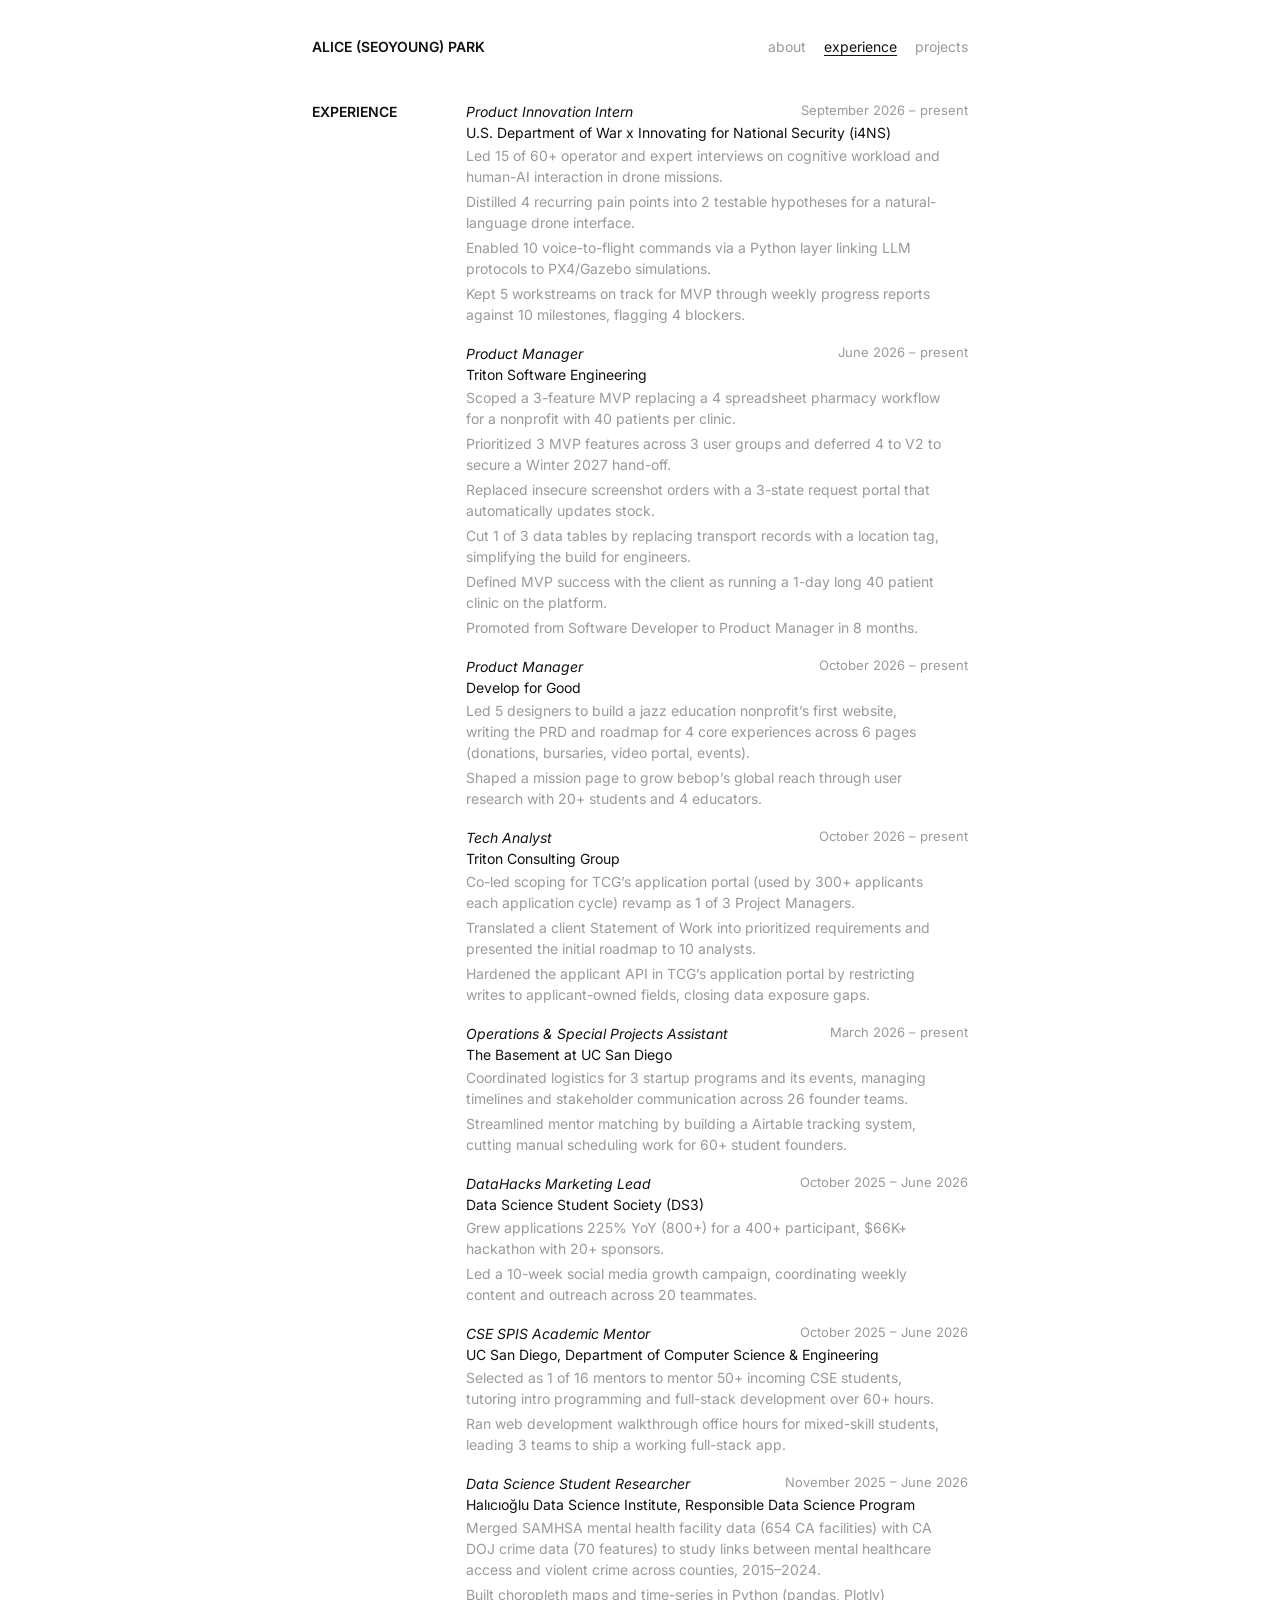
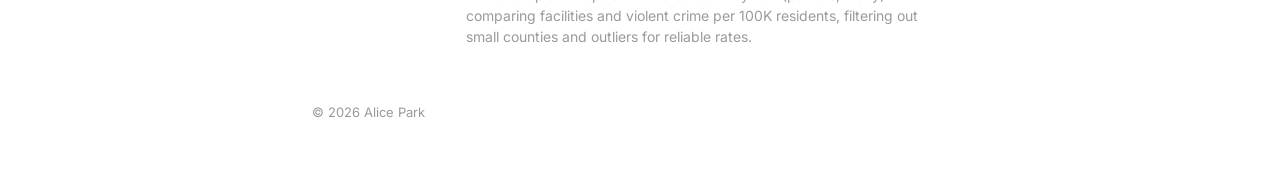
==== experience.html @ e8947fd9 "more changes" ====
<!DOCTYPE html>
<html lang="en">
<head>
  <meta charset="utf-8">
  <meta name="viewport" content="width=device-width, initial-scale=1">
  <meta name="color-scheme" content="light only">
  <title>Experience · alice park</title>
  <meta name="description" content="data science @ ucsd | product & software">
  <link rel="preconnect" href="https://fonts.googleapis.com">
  <link rel="preconnect" href="https://fonts.gstatic.com" crossorigin>
  <link href="https://fonts.googleapis.com/css2?family=Inter:ital,wght@0,400;0,600;1,400&display=swap" rel="stylesheet">
  <link rel="stylesheet" href="style.css?v=4">
</head>
<body>
<main class="sheet">
  <nav class="bar">
    <a class="name" href="index.html">Alice (Seoyoung) Park</a>
    <div class="links"><a href="index.html">about</a>
      <a href="experience.html" class="on">experience</a>
      <a href="projects.html">projects</a></div>
  </nav>

  <div class="grid">
      <section id="experience">
        <h2>Experience</h2>

        <div class="entry">
          <div class="title">Product Innovation Intern</div>
          <div class="org">U.S. Department of War x Innovating for National Security (i4NS)</div>
          <div class="when">September 2026 – present</div>
          <p>Led 15 of 60+ operator and expert interviews on cognitive workload and human-AI interaction in drone missions.</p>
          <p>Distilled 4 recurring pain points into 2 testable hypotheses for a natural-language drone interface.</p>
          <p>Enabled 10 voice-to-flight commands via a Python layer linking LLM protocols to PX4/Gazebo simulations.</p>
          <p>Kept 5 workstreams on track for MVP through weekly progress reports against 10 milestones, flagging 4 blockers.</p>
        </div>

        <div class="entry">
          <div class="title">Product Manager</div>
          <div class="org">Triton Software Engineering</div>
          <div class="when">June 2026 – present</div>
          <p>Scoped a 3-feature MVP replacing a 4 spreadsheet pharmacy workflow for a nonprofit with 40 patients per clinic.</p>
          <p>Prioritized 3 MVP features across 3 user groups and deferred 4 to V2 to secure a Winter 2027 hand-off.</p>
          <p>Replaced insecure screenshot orders with a 3-state request portal that automatically updates stock.</p>
          <p>Cut 1 of 3 data tables by replacing transport records with a location tag, simplifying the build for engineers.</p>
          <p>Defined MVP success with the client as running a 1-day long 40 patient clinic on the platform.</p>
          <p>Promoted from Software Developer to Product Manager in 8 months.</p>
        </div>

        <div class="entry">
          <div class="title">Product Manager</div>
          <div class="org">Develop for Good</div>
          <div class="when">October 2026 – present</div>
          <p>Led 5 designers to build a jazz education nonprofit’s first website, writing the PRD and roadmap for 4 core experiences across 6 pages (donations, bursaries, video portal, events).</p>
          <p>Shaped a mission page to grow bebop’s global reach through user research with 20+ students and 4 educators.</p>
        </div>

        <div class="entry">
          <div class="title">Tech Analyst</div>
          <div class="org">Triton Consulting Group</div>
          <div class="when">October 2026 – present</div>
          <p>Co-led scoping for TCG’s application portal (used by 300+ applicants each application cycle) revamp as 1 of 3 Project Managers.</p>
          <p>Translated a client Statement of Work into prioritized requirements and presented the initial roadmap to 10 analysts.</p>
          <p>Hardened the applicant API in TCG’s application portal by restricting writes to applicant-owned fields, closing data exposure gaps.</p>
        </div>

        <div class="entry">
          <div class="title">Operations & Special Projects Assistant</div>
          <div class="org">The Basement at UC San Diego</div>
          <div class="when">March 2026 – present</div>
          <p>Coordinated logistics for 3 startup programs and its events, managing timelines and stakeholder communication across 26 founder teams.</p>
          <p>Streamlined mentor matching by building a Airtable tracking system, cutting manual scheduling work for 60+ student founders.</p>
        </div>


        <div class="entry">
          <div class="title">DataHacks Marketing Lead</div>
          <div class="org">Data Science Student Society (DS3)</div>
          <div class="when">October 2025 – June 2026</div>
          <p>Grew applications 225% YoY (800+) for a 400+ participant, $66K+ hackathon with 20+ sponsors.</p>
          <p>Led a 10-week social media growth campaign, coordinating weekly content and outreach across 20 teammates.</p>
        </div>

        <div class="entry">
          <div class="title">CSE SPIS Academic Mentor</div>
          <div class="org">UC San Diego, Department of Computer Science & Engineering</div>
          <div class="when">October 2025 – June 2026</div>
          <p>Selected as 1 of 16 mentors to mentor 50+ incoming CSE students, tutoring intro programming and full-stack development over 60+ hours.</p>
          <p>Ran web development walkthrough office hours for mixed-skill students, leading 3 teams to ship a working full-stack app.</p>
        </div>

        <div class="entry">
          <div class="title">Data Science Student Researcher</div>
          <div class="org">Halıcıoğlu Data Science Institute, Responsible Data Science Program</div>
          <div class="when">November 2025 – June 2026</div>
          <p>Merged SAMHSA mental health facility data (654 CA facilities) with CA DOJ crime data (70 features) to study links between mental healthcare access and violent crime across counties, 2015–2024.</p>
          <p>Built choropleth maps and time-series in Python (pandas, Plotly) comparing facilities and violent crime per 100K residents, filtering out small counties and outliers for reliable rates.</p>
        </div>
      </section>
  </div>

  <footer>© 2026 Alice Park</footer>
</main>

<script src="script.js"></script>
</body>
</html>
---- style.css ----
/* ---------- tokens: edit these to re-theme the whole site ---------- */
:root {
  color-scheme: light only;   /* always white, even if the device is in dark mode */
  --paper: #ffffff;
  --ink: #111111;
  --muted: #9a9a9a;       /* the grey used for secondary notes, like "(requires VPN)" */
  --line: #e6e6e6;
  --sans: "Inter", "Helvetica Neue", Helvetica, Arial, sans-serif;
  --sheet: 760px;         /* page width: one centered column */
}

/* ---------- base ---------- */
* { box-sizing: border-box; }
html { background: #ffffff; }
html { scroll-behavior: smooth; }
body {
  margin: 0;
  background: var(--paper);
  color: var(--ink);
  font: 400 15px/1.45 var(--sans);
  -webkit-font-smoothing: antialiased;
}
a { color: inherit; text-decoration: none; }
a:hover { text-decoration: underline; text-underline-offset: 3px; }
::selection { background: var(--ink); color: var(--paper); }
.muted { color: var(--muted); }

.sheet { max-width: var(--sheet); margin: 0 auto; padding: 56px 40px 80px; }

/* ---------- header: name top-left, photo top-right ---------- */
.top { display: grid; grid-template-columns: 1fr 180px; gap: 40px; align-items: start; margin-bottom: 72px; }
.top h1 { font: 600 17px/1.2 var(--sans); text-transform: uppercase; letter-spacing: .01em; margin: 0; }
.top .role { margin: 2px 0 28px; }
.top .bio { max-width: 30em; margin: 0; }
.top .bio + .bio { margin-top: 12px; }
.photo { aspect-ratio: 4 / 5; background: #ededed; overflow: hidden; margin: 0; }
.photo img { width: 100%; height: 100%; object-fit: cover; display: block; filter: grayscale(1); }

/* ---------- one centered column; each block = label left, content right ---------- */
.grid { display: flex; flex-direction: column; gap: 56px; }
.col { display: contents; }               /* lets sections from both wrappers sit in one column */
section { display: grid; grid-template-columns: 160px 1fr; column-gap: 32px; scroll-margin-top: 24px; }
section > * { grid-column: 2; }
section > h2 { grid-column: 1; grid-row: 1 / span 20; }
h2 { font: 600 15px/1.45 var(--sans); text-transform: uppercase; margin: 0; }
section > .entry:first-of-type, section > .lines, section > .pairs { margin-top: 0; }

/* reading order: change these numbers to rearrange sections */
#about { order: 1; } #education { order: 2; } #experience { order: 3; }
#projects { order: 4; } #skills { order: 5; } #links { order: 6; }

/* simple stacked lines, like "Figma (Advanced)" */
.lines { list-style: none; margin: 0; padding: 0; }

/* label/value pairs side by side, like the SKILLS columns */
.pairs { display: grid; grid-template-columns: 150px 1fr; gap: 6px 16px; margin: 0; }
.pairs dt { color: var(--muted); }
.pairs dd { margin: 0; }

/* ---------- entries: italic bullet title / org / date ---------- */
.entry { margin-top: 28px; }
.entry p + p { margin-top: 8px; }
.entry .title { font-style: italic; }
.entry p { margin: 4px 0 0; color: var(--muted); max-width: 34em; }
.entry .when { color: var(--ink); }

/* ---------- project filter: plain text toggles ---------- */
.filters { display: flex; gap: 14px; margin: 0 0 -4px; }
.filters button { font: inherit; background: none; border: 0; padding: 0; color: var(--muted); cursor: pointer; }
.filters button:hover { color: var(--ink); }
.filters button.on { color: var(--ink); text-decoration: underline; text-underline-offset: 3px; }
.entry.hide { display: none; }


/* ---------- off the clock: photo trail, magazine-spread style ---------- */
/* the section breaks out of the 760px column to a wider "spread" */
.trail { display: block; width: min(1100px, calc(100vw - 48px)); margin: 120px 0 0 50%; translate: -50% 0; }
.trail h2 { margin-bottom: 8px; }
.trail .intro { color: var(--muted); max-width: 30em; margin: 0 0 24px; }
.map { position: relative; aspect-ratio: 1100 / 400; }
.map svg { position: absolute; inset: 0; width: 100%; height: 100%; overflow: visible; }
.map path { fill: none; stroke: var(--ink); stroke-width: 1.2; vector-effect: non-scaling-stroke;
  stroke-dasharray: 1; stroke-dashoffset: 1; transition: stroke-dashoffset 2.4s ease .2s; }
.trail.in .map path { stroke-dashoffset: 0; }

/* each stop sits at an (x, y) point on the 1100 x 560 drawing */
.stop { position: absolute; width: 8.5%; left: calc(var(--x) * 100% / 1100); top: calc(var(--y) * 100% / 400);
  translate: -50% -112%; margin: 0; }
.stop.below { translate: -50% 12%; }
.stop .pic { aspect-ratio: 1; background: #ededed; overflow: hidden; }
.stop img { width: 100%; height: 100%; object-fit: cover; display: block; }
.num { display: inline-grid; place-items: center; width: 17px; height: 17px; border-radius: 50%;
  background: var(--ink); color: var(--paper); font: 600 10px/1 var(--sans); flex: none; }
.stop .num { position: absolute; right: -8px; bottom: -8px; }
.stop.below .num { top: -8px; bottom: auto; }

.captions { list-style: none; padding: 0; margin: 40px 0 0; columns: 2; column-gap: 64px; }
.captions li { display: flex; gap: 10px; break-inside: avoid; margin-bottom: 14px; }

@media (max-width: 640px) {
  .trail { width: auto; margin-left: 0; translate: none; }
  .map { aspect-ratio: auto; display: grid; grid-template-columns: repeat(3, 1fr); gap: 16px; }
  .map svg { display: none; }
  .stop, .stop.below { position: relative; left: auto; top: auto; width: auto; translate: none; }
  .stop .num, .stop.below .num { top: 6px; left: 6px; right: auto; bottom: auto; }
  .captions { columns: 1; }
  .story .map { display: none; }
  .chapters { margin-top: 12px; border-left: 1px solid var(--ink); padding-left: 0; }
  .story .chapters { margin-left: 9px; }
  .chapters li { margin-left: -9px; margin-bottom: 12px; }
  .trail .map { margin-top: 12px; }
}

footer { margin-top: 96px; color: var(--muted); font-size: 13px; }

/* gentle fade-in on scroll */
.reveal { opacity: 0; transform: translateY(6px); transition: opacity .6s ease, transform .6s ease; }
.reveal.in { opacity: 1; transform: none; }
@media (prefers-reduced-motion: reduce) { .reveal { opacity: 1; transform: none; transition: none; } html { scroll-behavior: auto; } }

/* ---------- compact pass + page nav (overrides the spacing above) ---------- */
:root { --sheet: 720px; }
body { font-size: 14px; line-height: 1.5; }
.sheet { padding: 36px 32px 64px; }

.bar { display: flex; justify-content: space-between; align-items: baseline; gap: 16px; margin-bottom: 44px; }
.bar .name { font-weight: 600; text-transform: uppercase; text-decoration: none; }
.bar .links { display: flex; flex-wrap: wrap; }
.bar .links a + a { margin-left: 18px; }
.bar .links a { color: var(--muted); }
.bar .links a:hover, .bar .links a.on { color: var(--ink); text-decoration: underline; text-underline-offset: 3px; }

.top { grid-template-columns: 1fr 140px; gap: 32px; margin-bottom: 48px; }
.top .role { margin: 0 0 14px; }
.top .bio + .bio { margin-top: 8px; }

.grid { gap: 36px; }
section { grid-template-columns: 130px 1fr; column-gap: 24px; }
h2 { font-size: 14px; line-height: 1.5; }
.pairs { grid-template-columns: 150px 1fr; gap: 3px 16px; }

/* entries: title + date on one line, org under, bullets below */
.entry { display: grid; grid-template-columns: 1fr auto; column-gap: 16px; margin-top: 18px; }
section > .entry:first-of-type, .filters + .entry { margin-top: 0; }
.filters { margin: 0 0 14px; }
.entry .title { grid-column: 1; grid-row: 1; }
.entry .when { grid-column: 2; grid-row: 1; padding-left: 0; color: var(--muted); white-space: nowrap; font-size: 13px; }
.entry .org, .entry p { grid-column: 1 / -1; }
.entry p { margin-top: 2px; }
.entry p + p { margin-top: 4px; }

.trail { margin-top: 72px; }
footer { margin-top: 56px; }

/* project meta: tech stack + repo links */
.entry .stack { grid-column: 1 / -1; font-size: 13px; margin-top: 2px; }
.entry .repo { grid-column: 1 / -1; display: flex; gap: 14px; margin-top: 4px; font-size: 13px; }
.entry .repo a { text-decoration: underline; text-underline-offset: 3px; text-decoration-color: var(--line); }
.entry .repo a:hover { text-decoration-color: currentColor; }

/* snapshots: compact, inside the page column like the other sections */
.trail { display: grid; width: auto; margin: 36px 0 0; translate: none; }
.trail > h2 { grid-row: 1; margin: 0; }
.trail .intro { margin: 0; }
.trail .map, .trail .captions { grid-column: 1 / -1; }
@media (min-width: 641px) {
  .trail .map { margin-top: 28px; }
  .stop { width: 12%; }
  .stop .num { right: -7px; bottom: -7px; }
  .stop.below .num { top: -7px; bottom: auto; }
}
.captions { margin: 20px 0 0; column-gap: 32px; font-size: 13px; }
.captions li { gap: 8px; margin-bottom: 6px; }

/* how i got here: dots on the line, chapters below */
.story .map { aspect-ratio: 1100 / 330; }
.beat { position: absolute; left: calc(var(--x) * 100% / 1100); top: calc(var(--y) * 100% / 400); translate: -50% -50%; }
.beat .num { display: grid; }
.beat .yr { position: absolute; bottom: 24px; left: 50%; translate: -50% 0; font-size: 12px; color: var(--muted); white-space: nowrap; }
.chapters li { line-height: 1.5; }
.chapters .yr { font-weight: 600; margin-right: 4px; }
.story .map path { transition-duration: 1.8s; }

/* ---------- phone ---------- */
@media (max-width: 640px) {
  .sheet { padding: 24px 20px 48px; }
  .bar { flex-direction: column; gap: 6px; margin-bottom: 28px; }
  .entry .when { grid-column: 1 / -1; grid-row: auto; }
  .top { grid-template-columns: 1fr 100px; gap: 20px; margin-bottom: 48px; }
  .top .bio { grid-column: 1 / -1; }
  section { grid-template-columns: 1fr; }
  section > *, section > h2 { grid-column: 1; grid-row: auto; }
  section > h2 { margin-bottom: 8px; }
  .pairs { grid-template-columns: 1fr; gap: 0; }
  .pairs dd { margin-bottom: 8px; }
}
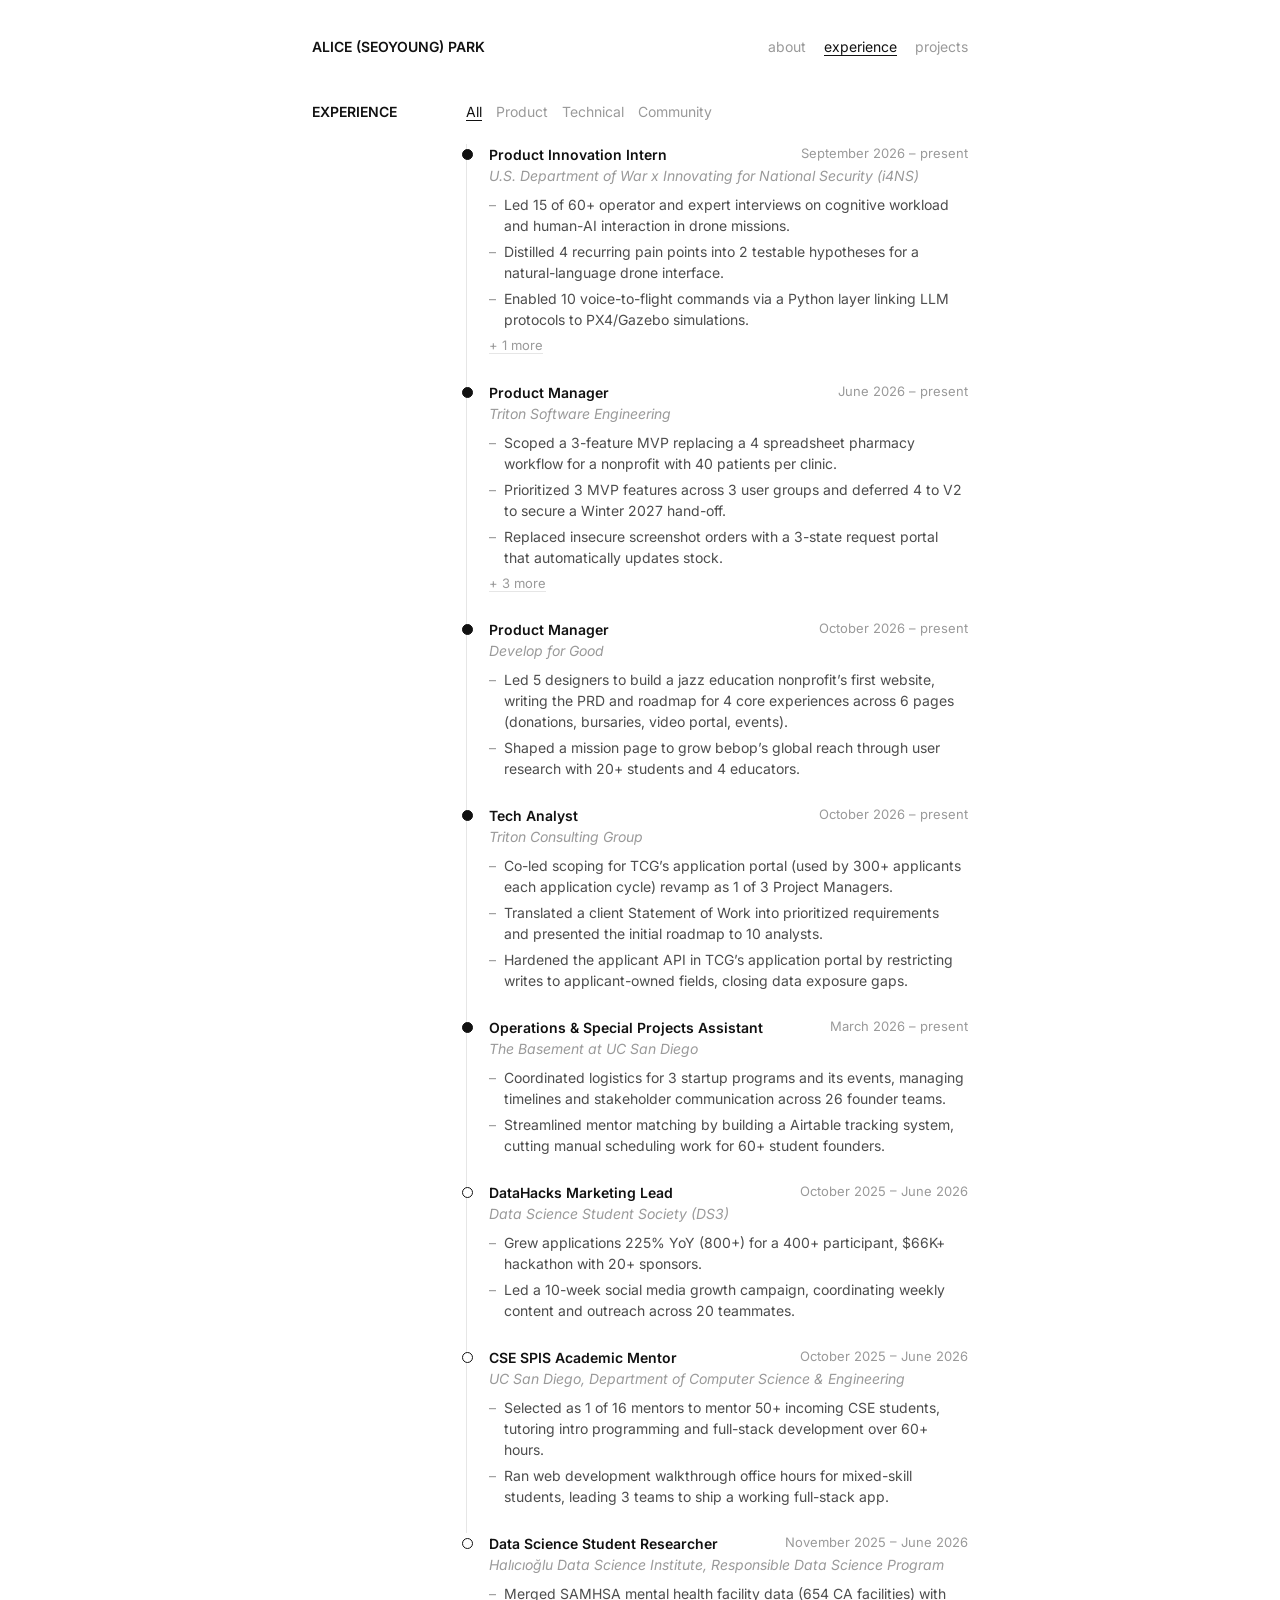
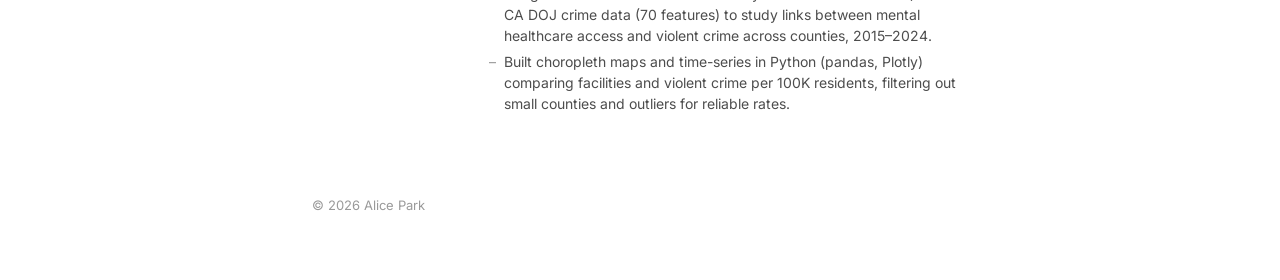
==== commit e6007f16: "Role before company" ====
--- a/experience.html
+++ b/experience.html
@@ -9,7 +9,7 @@
   <link rel="preconnect" href="https://fonts.googleapis.com">
   <link rel="preconnect" href="https://fonts.gstatic.com" crossorigin>
   <link href="https://fonts.googleapis.com/css2?family=Inter:ital,wght@0,400;0,600;1,400&display=swap" rel="stylesheet">
-  <link rel="stylesheet" href="style.css?v=4">
+  <link rel="stylesheet" href="style.css?v=6">
 </head>
 <body>
 <main class="sheet">
@@ -23,8 +23,15 @@
   <div class="grid">
       <section id="experience">
         <h2>Experience</h2>
+        <div class="filters">
+          <button class="on" data-tag="all">All</button>
+          <button data-tag="product">Product</button>
+          <button data-tag="technical">Technical</button>
+          <button data-tag="community">Community</button>
+        </div>
+        <!-- data-tags on each entry decides which filters it shows under. The first 3 bullets show; extras fold behind "more". -->
 
-        <div class="entry">
+        <div class="entry now" data-tags="product technical">
           <div class="title">Product Innovation Intern</div>
           <div class="org">U.S. Department of War x Innovating for National Security (i4NS)</div>
           <div class="when">September 2026 – present</div>
@@ -34,7 +41,7 @@
           <p>Kept 5 workstreams on track for MVP through weekly progress reports against 10 milestones, flagging 4 blockers.</p>
         </div>
 
-        <div class="entry">
+        <div class="entry now" data-tags="product">
           <div class="title">Product Manager</div>
           <div class="org">Triton Software Engineering</div>
           <div class="when">June 2026 – present</div>
@@ -46,7 +53,7 @@
           <p>Promoted from Software Developer to Product Manager in 8 months.</p>
         </div>
 
-        <div class="entry">
+        <div class="entry now" data-tags="product">
           <div class="title">Product Manager</div>
           <div class="org">Develop for Good</div>
           <div class="when">October 2026 – present</div>
@@ -54,7 +61,7 @@
           <p>Shaped a mission page to grow bebop’s global reach through user research with 20+ students and 4 educators.</p>
         </div>
 
-        <div class="entry">
+        <div class="entry now" data-tags="product technical">
           <div class="title">Tech Analyst</div>
           <div class="org">Triton Consulting Group</div>
           <div class="when">October 2026 – present</div>
@@ -63,7 +70,7 @@
           <p>Hardened the applicant API in TCG’s application portal by restricting writes to applicant-owned fields, closing data exposure gaps.</p>
         </div>
 
-        <div class="entry">
+        <div class="entry now" data-tags="community">
           <div class="title">Operations & Special Projects Assistant</div>
           <div class="org">The Basement at UC San Diego</div>
           <div class="when">March 2026 – present</div>
@@ -72,7 +79,7 @@
         </div>
 
 
-        <div class="entry">
+        <div class="entry" data-tags="community">
           <div class="title">DataHacks Marketing Lead</div>
           <div class="org">Data Science Student Society (DS3)</div>
           <div class="when">October 2025 – June 2026</div>
@@ -80,7 +87,7 @@
           <p>Led a 10-week social media growth campaign, coordinating weekly content and outreach across 20 teammates.</p>
         </div>
 
-        <div class="entry">
+        <div class="entry" data-tags="community technical">
           <div class="title">CSE SPIS Academic Mentor</div>
           <div class="org">UC San Diego, Department of Computer Science & Engineering</div>
           <div class="when">October 2025 – June 2026</div>
@@ -88,7 +95,7 @@
           <p>Ran web development walkthrough office hours for mixed-skill students, leading 3 teams to ship a working full-stack app.</p>
         </div>
 
-        <div class="entry">
+        <div class="entry" data-tags="technical">
           <div class="title">Data Science Student Researcher</div>
           <div class="org">Halıcıoğlu Data Science Institute, Responsible Data Science Program</div>
           <div class="when">November 2025 – June 2026</div>
@@ -101,6 +108,6 @@
   <footer>© 2026 Alice Park</footer>
 </main>
 
-<script src="script.js"></script>
+<script src="script.js?v=2"></script>
 </body>
 </html>
--- a/style.css
+++ b/style.css
@@ -181,11 +181,35 @@
 .chapters .yr { font-weight: 600; margin-right: 4px; }
 .story .map path { transition-duration: 1.8s; }
 
+/* ---------- experience page: timeline rail, company first, easier-to-read bullets ---------- */
+#experience .entry { position: relative; margin-top: 0; padding: 0 0 26px 22px; border-left: 1px solid var(--line); }
+#experience .entry:last-of-type { border-left-color: transparent; }
+#experience .entry::before { content: ""; position: absolute; left: -5px; top: 5px; width: 9px; height: 9px;
+  border-radius: 50%; background: var(--paper); border: 1px solid var(--ink); }
+#experience .entry.now::before { background: var(--ink); }
+#experience .entry .title { grid-column: 1; grid-row: 1; font-style: normal; font-weight: 600; }
+#experience .entry .when { grid-column: 2; grid-row: 1; }
+#experience .entry .org { grid-column: 1 / -1; grid-row: 2; color: var(--muted); font-style: italic; }
+#experience .entry p { color: #4d4d4d; margin-top: 6px; }
+#experience .entry p:first-of-type { margin-top: 8px; }
+#experience .entry p + p { margin-top: 5px; }
+#experience .entry p::before { content: "–"; color: var(--muted); margin-right: 8px; }
+#experience .entry p { padding-left: 15px; text-indent: -15px; }
+#experience .filters { margin-bottom: 22px; }
+#experience .entry .folded { display: none; }
+#experience .entry.open .folded { display: block; }
+.more { grid-column: 1 / -1; justify-self: start; font: inherit; font-size: 13px; color: var(--muted); background: none; border: 0;
+  padding: 0; margin-top: 6px; cursor: pointer; text-decoration: underline; text-underline-offset: 3px; text-decoration-color: var(--line); }
+.more:hover { color: var(--ink); text-decoration-color: currentColor; }
+
 /* ---------- phone ---------- */
 @media (max-width: 640px) {
   .sheet { padding: 24px 20px 48px; }
   .bar { flex-direction: column; gap: 6px; margin-bottom: 28px; }
   .entry .when { grid-column: 1 / -1; grid-row: auto; }
+  #experience .entry .title { grid-column: 1 / -1; grid-row: 1; }
+  #experience .entry .org { grid-column: 1 / -1; grid-row: 2; }
+  #experience .entry .when { grid-column: 1 / -1; grid-row: 3; }
   .top { grid-template-columns: 1fr 100px; gap: 20px; margin-bottom: 48px; }
   .top .bio { grid-column: 1 / -1; }
   section { grid-template-columns: 1fr; }
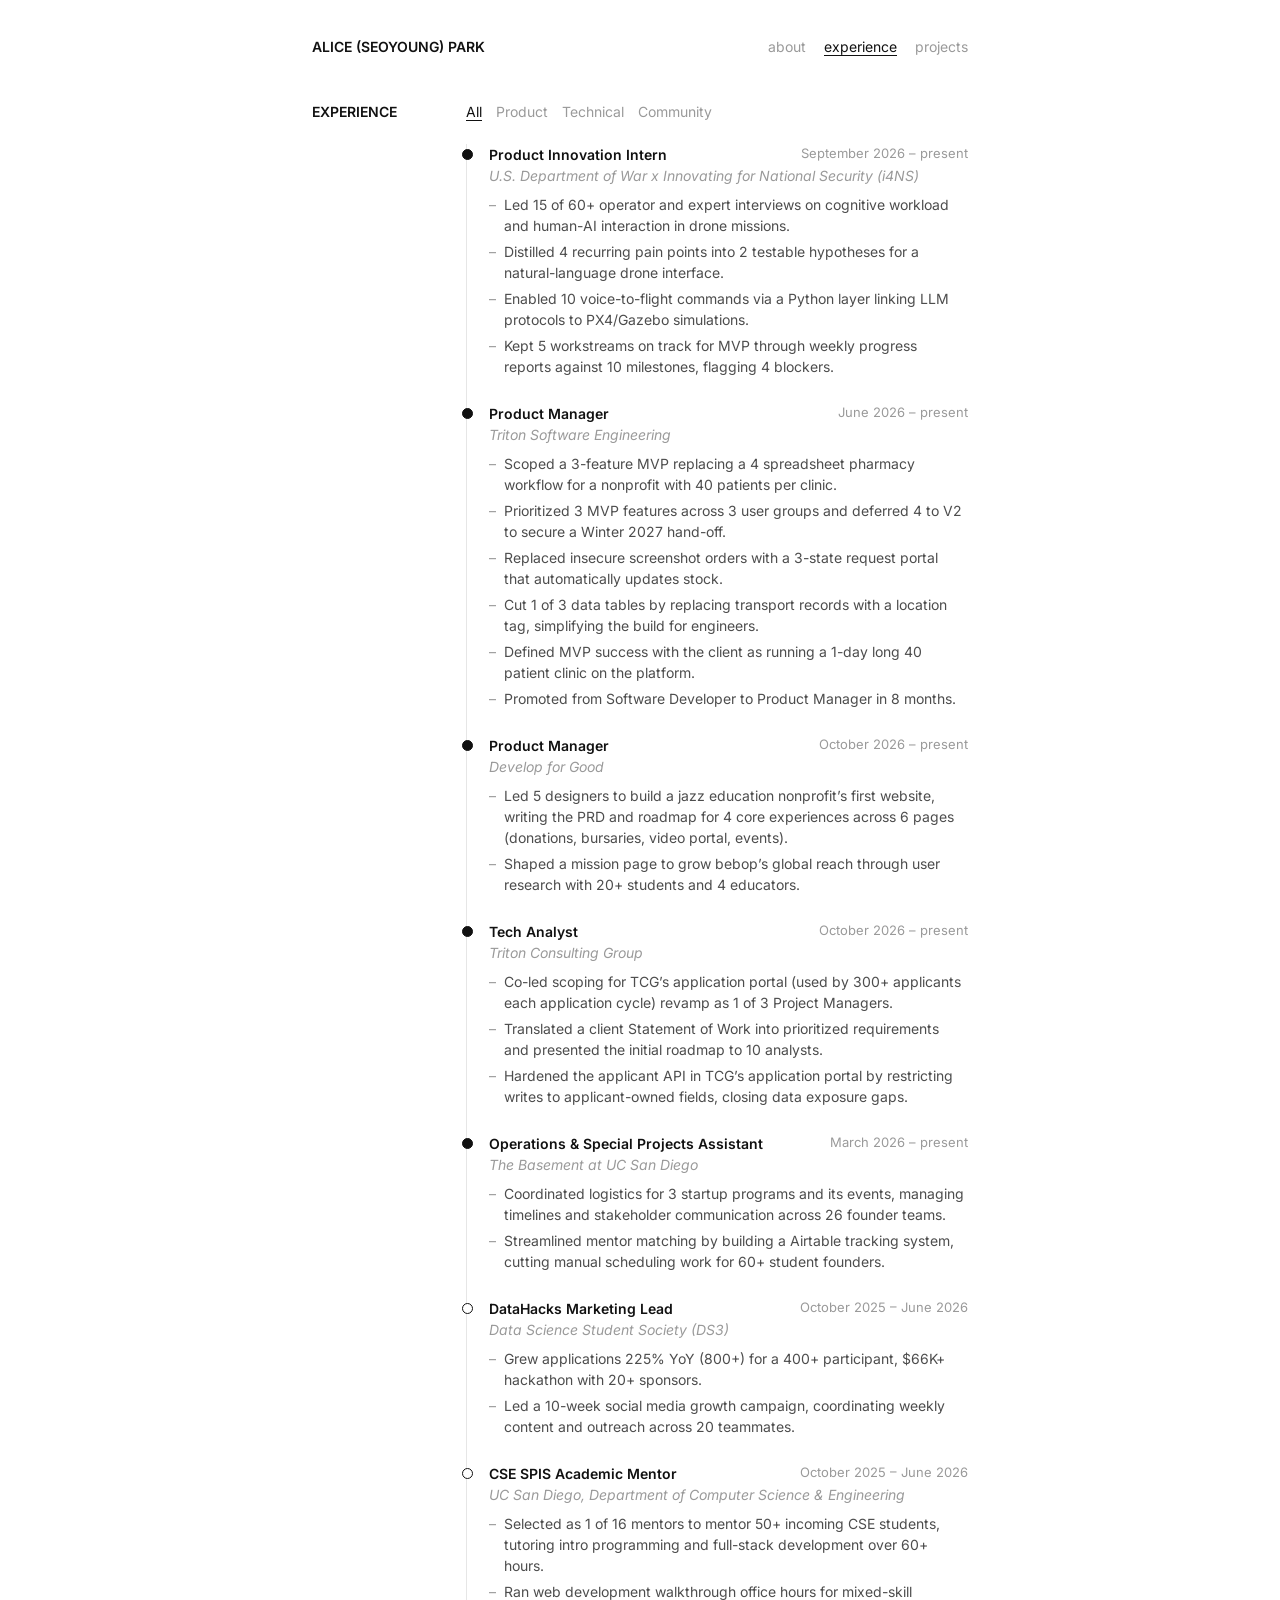
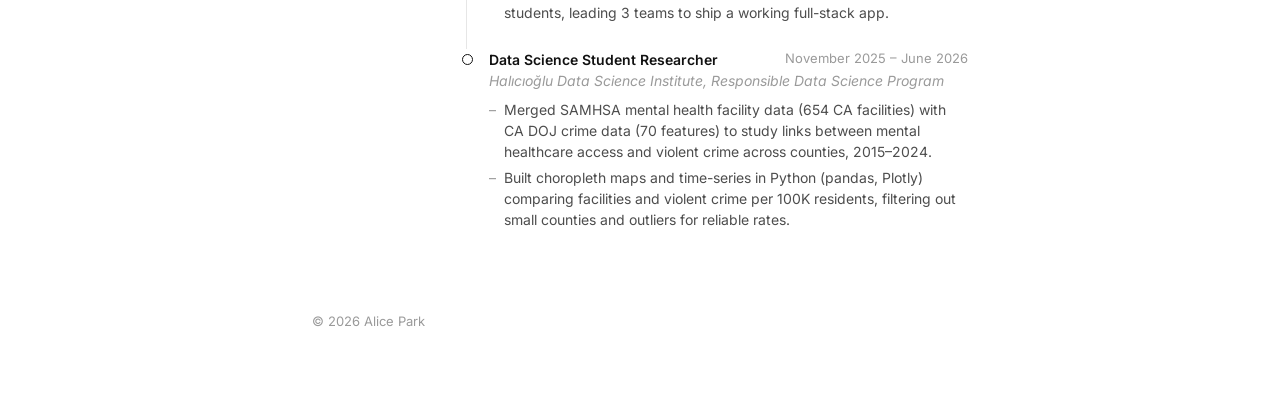
==== commit 11e9d55e: "Show all bullets" ====
--- a/experience.html
+++ b/experience.html
@@ -9,7 +9,7 @@
   <link rel="preconnect" href="https://fonts.googleapis.com">
   <link rel="preconnect" href="https://fonts.gstatic.com" crossorigin>
   <link href="https://fonts.googleapis.com/css2?family=Inter:ital,wght@0,400;0,600;1,400&display=swap" rel="stylesheet">
-  <link rel="stylesheet" href="style.css?v=6">
+  <link rel="stylesheet" href="style.css?v=7">
 </head>
 <body>
 <main class="sheet">
@@ -29,7 +29,7 @@
           <button data-tag="technical">Technical</button>
           <button data-tag="community">Community</button>
         </div>
-        <!-- data-tags on each entry decides which filters it shows under. The first 3 bullets show; extras fold behind "more". -->
+        <!-- data-tags on each entry decides which filters it shows under. -->
 
         <div class="entry now" data-tags="product technical">
           <div class="title">Product Innovation Intern</div>
@@ -108,6 +108,6 @@
   <footer>© 2026 Alice Park</footer>
 </main>
 
-<script src="script.js?v=2"></script>
+<script src="script.js?v=3"></script>
 </body>
 </html>
--- a/style.css
+++ b/style.css
@@ -196,11 +196,6 @@
 #experience .entry p::before { content: "–"; color: var(--muted); margin-right: 8px; }
 #experience .entry p { padding-left: 15px; text-indent: -15px; }
 #experience .filters { margin-bottom: 22px; }
-#experience .entry .folded { display: none; }
-#experience .entry.open .folded { display: block; }
-.more { grid-column: 1 / -1; justify-self: start; font: inherit; font-size: 13px; color: var(--muted); background: none; border: 0;
-  padding: 0; margin-top: 6px; cursor: pointer; text-decoration: underline; text-underline-offset: 3px; text-decoration-color: var(--line); }
-.more:hover { color: var(--ink); text-decoration-color: currentColor; }
 
 /* ---------- phone ---------- */
 @media (max-width: 640px) {
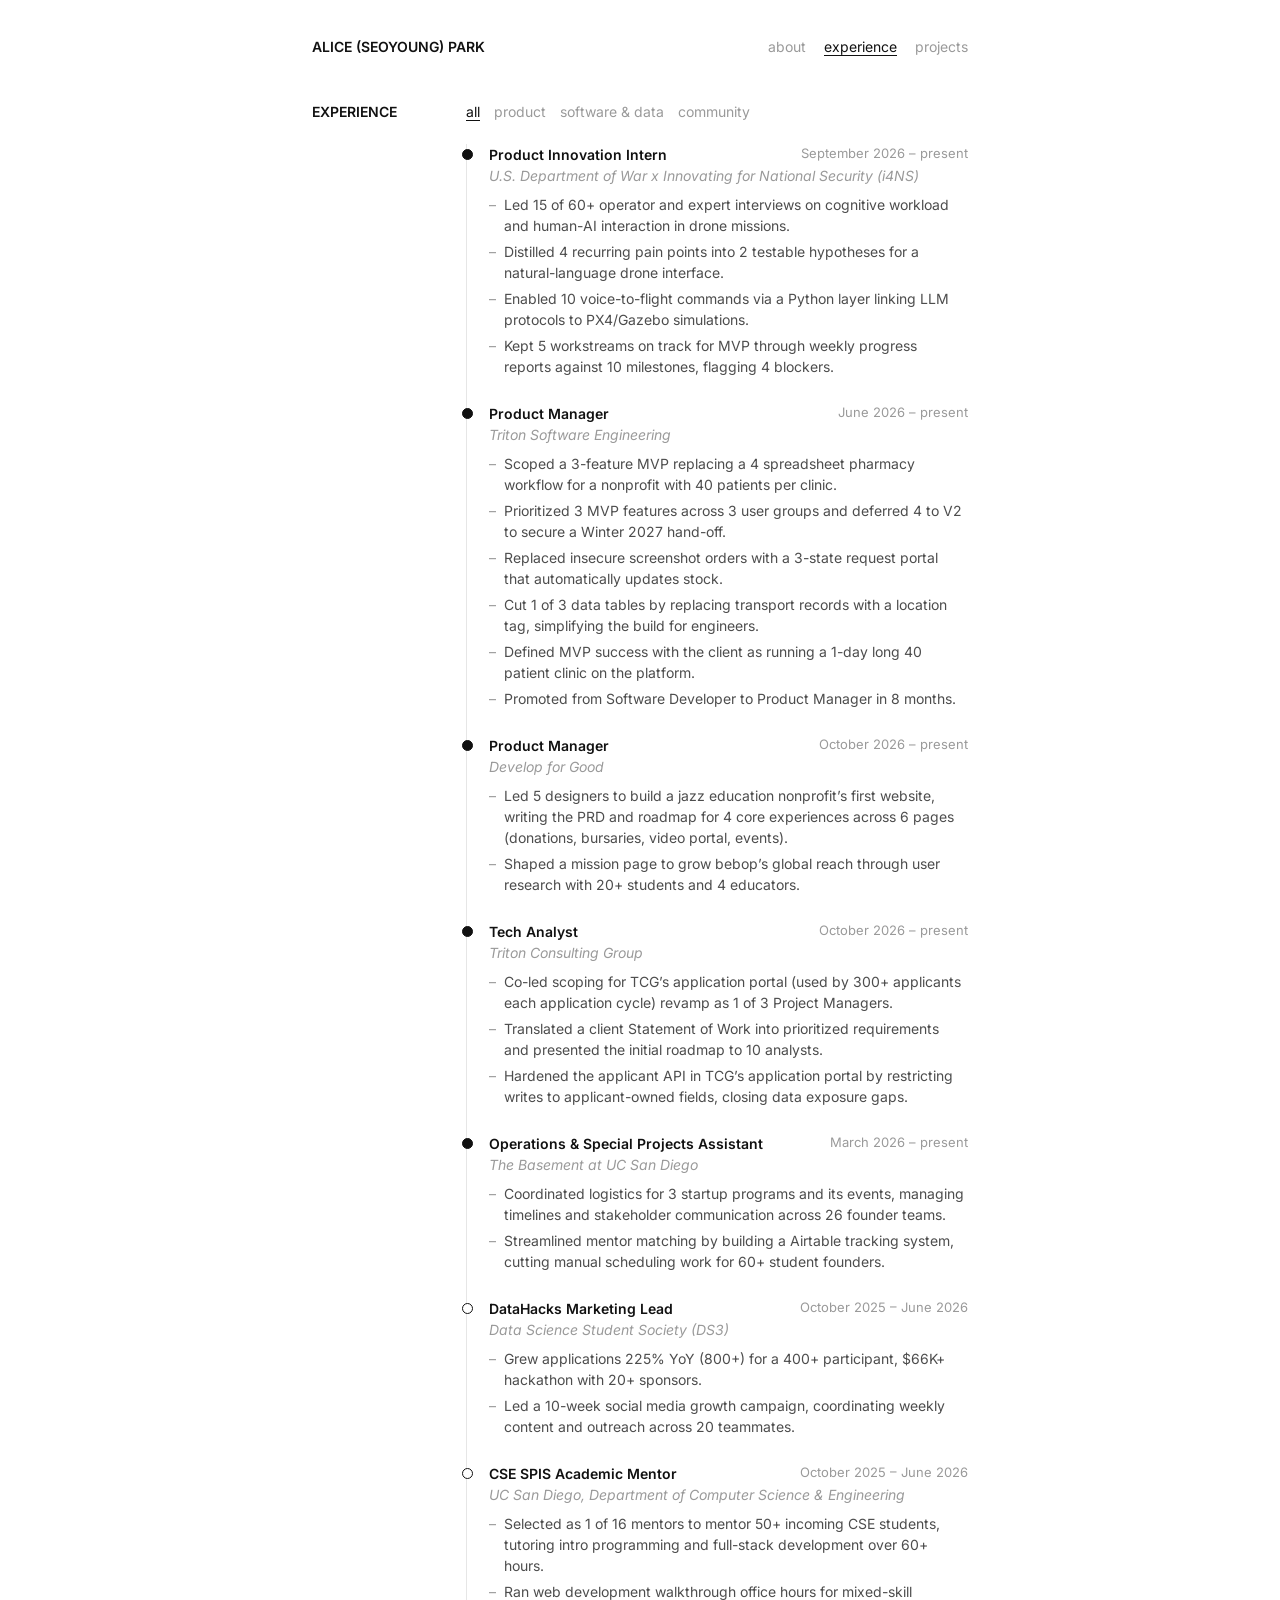
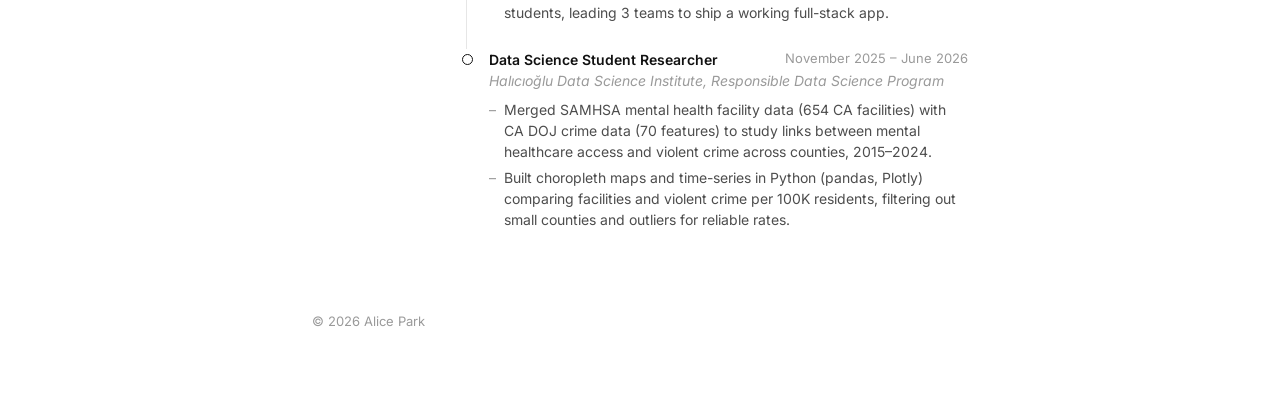
==== commit 5713ad46: "minor changes" ====
--- a/experience.html
+++ b/experience.html
@@ -4,7 +4,7 @@
   <meta charset="utf-8">
   <meta name="viewport" content="width=device-width, initial-scale=1">
   <meta name="color-scheme" content="light only">
-  <title>Experience · alice park</title>
+  <title>experience | alice park</title>
   <meta name="description" content="data science @ ucsd | product & software">
   <link rel="preconnect" href="https://fonts.googleapis.com">
   <link rel="preconnect" href="https://fonts.gstatic.com" crossorigin>
@@ -22,12 +22,12 @@
 
   <div class="grid">
       <section id="experience">
-        <h2>Experience</h2>
+        <h2>experience</h2>
         <div class="filters">
-          <button class="on" data-tag="all">All</button>
-          <button data-tag="product">Product</button>
-          <button data-tag="technical">Technical</button>
-          <button data-tag="community">Community</button>
+          <button class="on" data-tag="all">all</button>
+          <button data-tag="product">product</button>
+          <button data-tag="technical">software & data</button>
+          <button data-tag="community">community</button>
         </div>
         <!-- data-tags on each entry decides which filters it shows under. -->
 
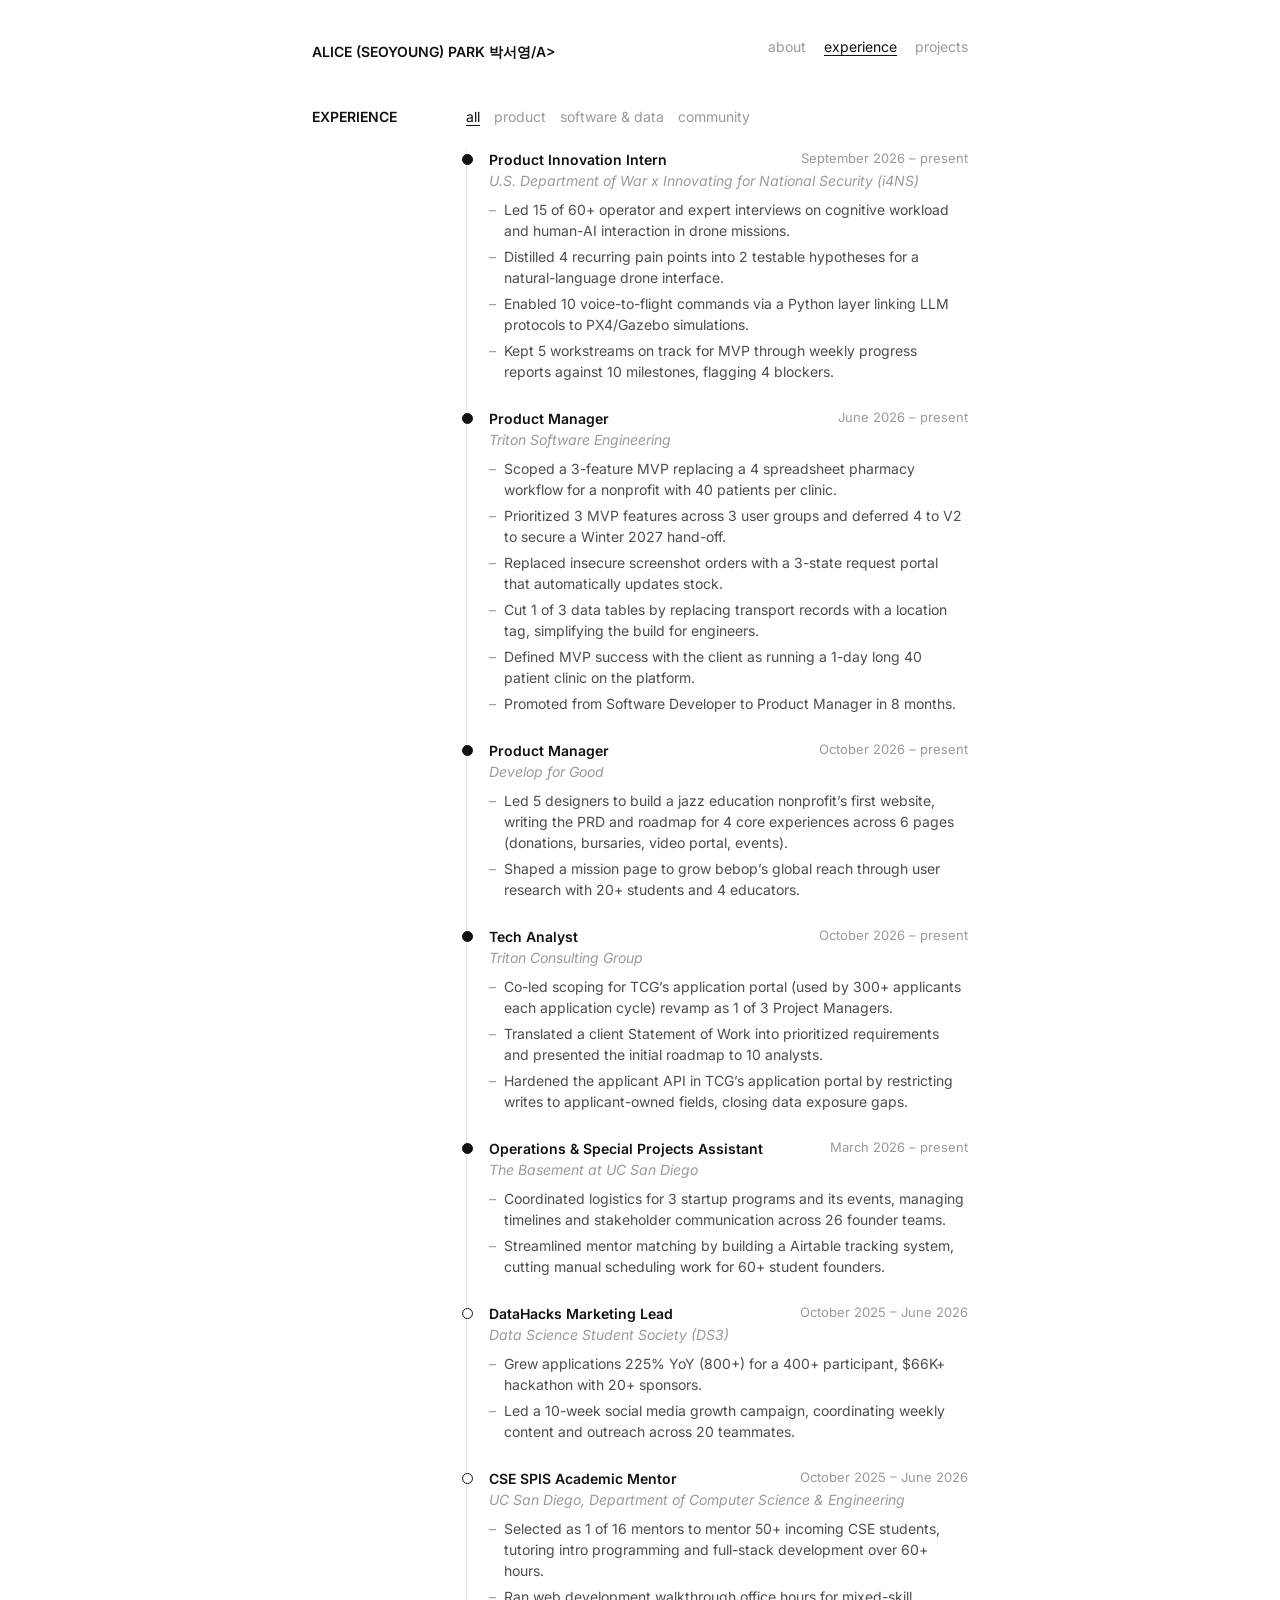
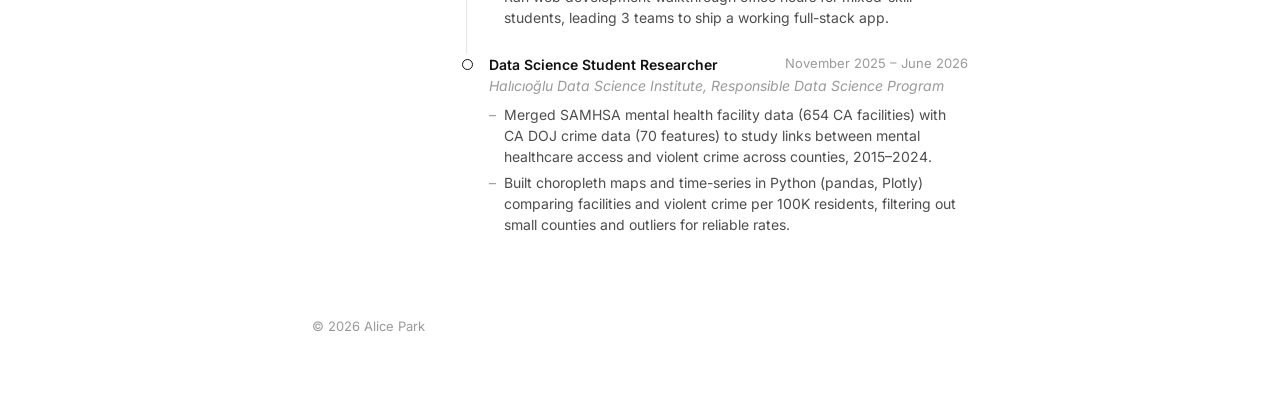
==== commit 9a19b75d: "added korean name" ====
--- a/experience.html
+++ b/experience.html
@@ -14,7 +14,7 @@
 <body>
 <main class="sheet">
   <nav class="bar">
-    <a class="name" href="index.html">Alice (Seoyoung) Park</a>
+    <a class="name" href="index.html">Alice (Seoyoung) Park 박서영/a>
     <div class="links"><a href="index.html">about</a>
       <a href="experience.html" class="on">experience</a>
       <a href="projects.html">projects</a></div>
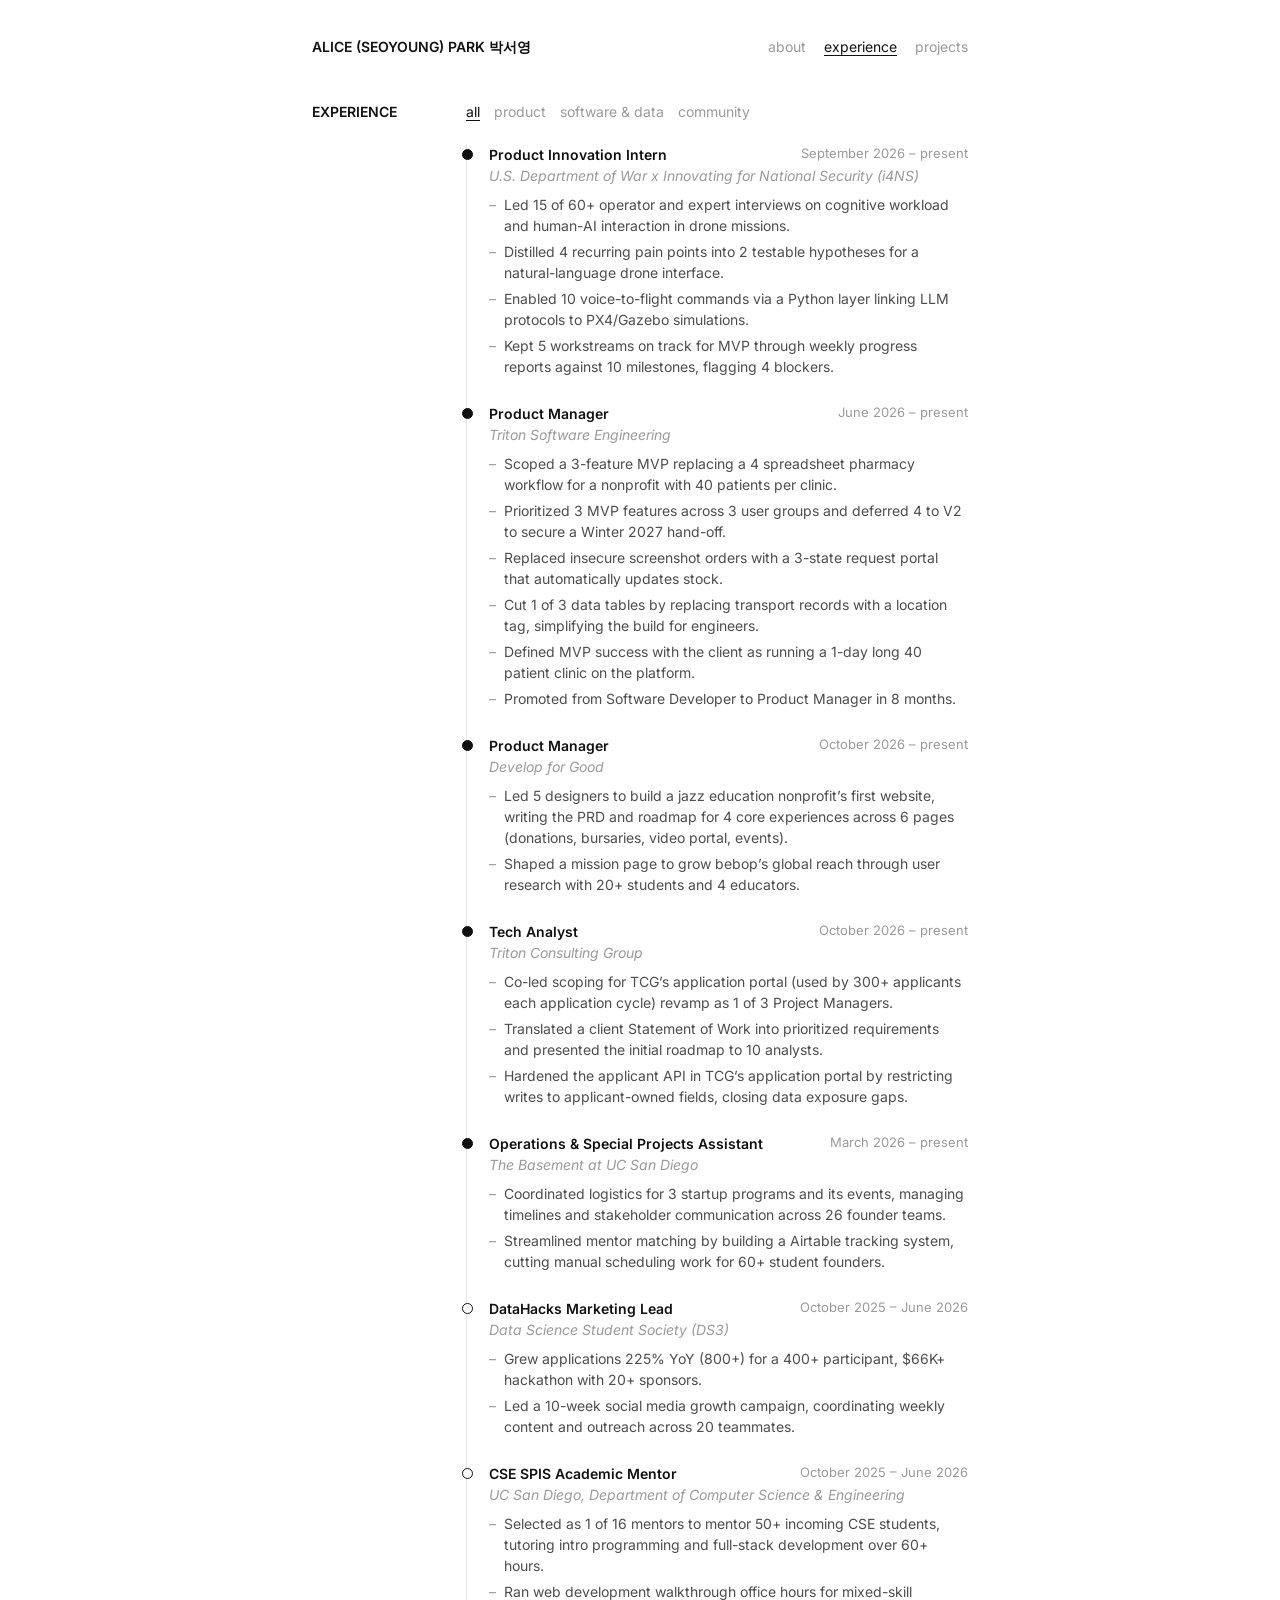
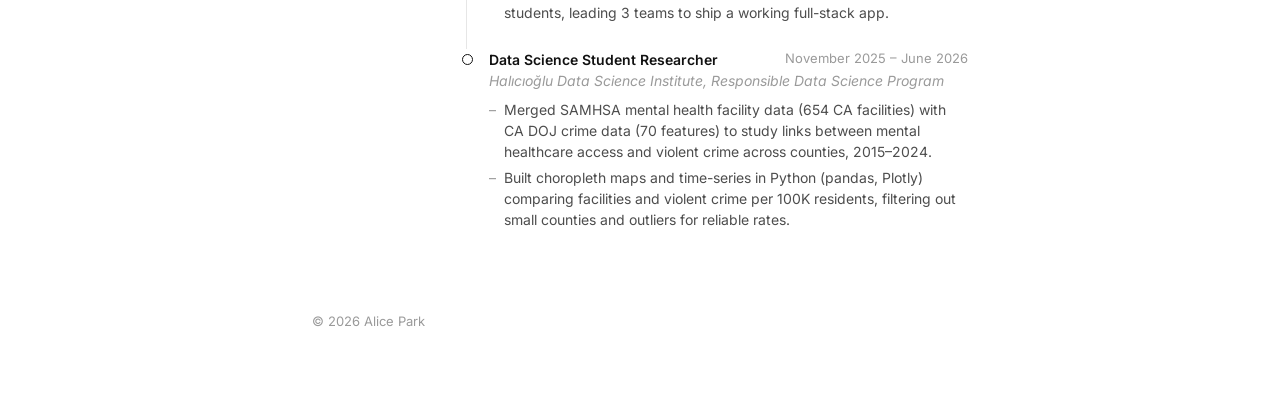
==== commit 83a57c85: "fix: show korean name" ====
--- a/experience.html
+++ b/experience.html
@@ -14,7 +14,7 @@
 <body>
 <main class="sheet">
   <nav class="bar">
-    <a class="name" href="index.html">Alice (Seoyoung) Park 박서영/a>
+    <a class="name" href="index.html">Alice (Seoyoung) Park 박서영</a>
     <div class="links"><a href="index.html">about</a>
       <a href="experience.html" class="on">experience</a>
       <a href="projects.html">projects</a></div>
@@ -23,7 +23,7 @@
   <div class="grid">
       <section id="experience">
         <h2>experience</h2>
-        <div class="filters">
+        <div class="filters reveal">
           <button class="on" data-tag="all">all</button>
           <button data-tag="product">product</button>
           <button data-tag="technical">software & data</button>
@@ -31,7 +31,7 @@
         </div>
         <!-- data-tags on each entry decides which filters it shows under. -->
 
-        <div class="entry now" data-tags="product technical">
+        <div class="entry now reveal" data-tags="product technical">
           <div class="title">Product Innovation Intern</div>
           <div class="org">U.S. Department of War x Innovating for National Security (i4NS)</div>
           <div class="when">September 2026 – present</div>
@@ -41,7 +41,7 @@
           <p>Kept 5 workstreams on track for MVP through weekly progress reports against 10 milestones, flagging 4 blockers.</p>
         </div>
 
-        <div class="entry now" data-tags="product">
+        <div class="entry now reveal" data-tags="product">
           <div class="title">Product Manager</div>
           <div class="org">Triton Software Engineering</div>
           <div class="when">June 2026 – present</div>
@@ -53,7 +53,7 @@
           <p>Promoted from Software Developer to Product Manager in 8 months.</p>
         </div>
 
-        <div class="entry now" data-tags="product">
+        <div class="entry now reveal" data-tags="product">
           <div class="title">Product Manager</div>
           <div class="org">Develop for Good</div>
           <div class="when">October 2026 – present</div>
@@ -61,7 +61,7 @@
           <p>Shaped a mission page to grow bebop’s global reach through user research with 20+ students and 4 educators.</p>
         </div>
 
-        <div class="entry now" data-tags="product technical">
+        <div class="entry now reveal" data-tags="product technical">
           <div class="title">Tech Analyst</div>
           <div class="org">Triton Consulting Group</div>
           <div class="when">October 2026 – present</div>
@@ -70,7 +70,7 @@
           <p>Hardened the applicant API in TCG’s application portal by restricting writes to applicant-owned fields, closing data exposure gaps.</p>
         </div>
 
-        <div class="entry now" data-tags="community">
+        <div class="entry now reveal" data-tags="community">
           <div class="title">Operations & Special Projects Assistant</div>
           <div class="org">The Basement at UC San Diego</div>
           <div class="when">March 2026 – present</div>
@@ -79,7 +79,7 @@
         </div>
 
 
-        <div class="entry" data-tags="community">
+        <div class="entry reveal" data-tags="community">
           <div class="title">DataHacks Marketing Lead</div>
           <div class="org">Data Science Student Society (DS3)</div>
           <div class="when">October 2025 – June 2026</div>
@@ -87,7 +87,7 @@
           <p>Led a 10-week social media growth campaign, coordinating weekly content and outreach across 20 teammates.</p>
         </div>
 
-        <div class="entry" data-tags="community technical">
+        <div class="entry reveal" data-tags="community technical">
           <div class="title">CSE SPIS Academic Mentor</div>
           <div class="org">UC San Diego, Department of Computer Science & Engineering</div>
           <div class="when">October 2025 – June 2026</div>
@@ -95,7 +95,7 @@
           <p>Ran web development walkthrough office hours for mixed-skill students, leading 3 teams to ship a working full-stack app.</p>
         </div>
 
-        <div class="entry" data-tags="technical">
+        <div class="entry reveal" data-tags="technical">
           <div class="title">Data Science Student Researcher</div>
           <div class="org">Halıcıoğlu Data Science Institute, Responsible Data Science Program</div>
           <div class="when">November 2025 – June 2026</div>
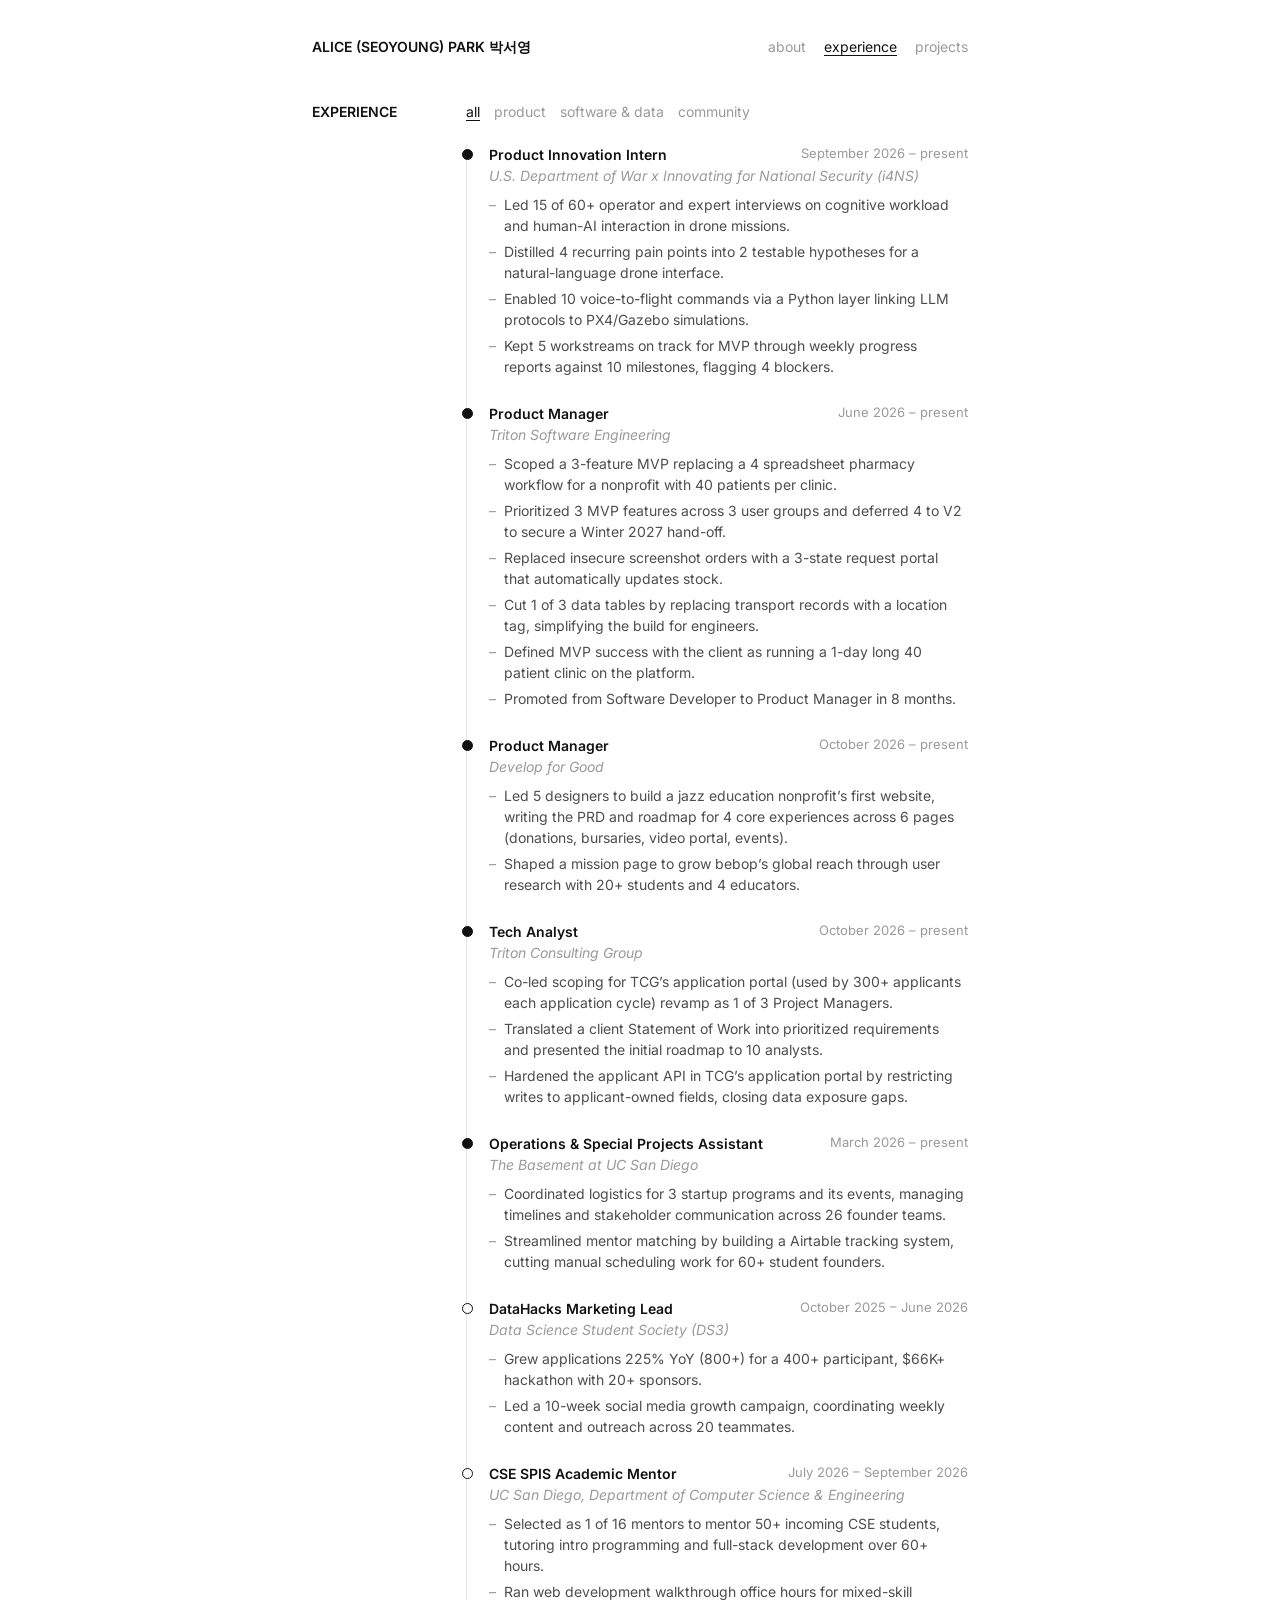
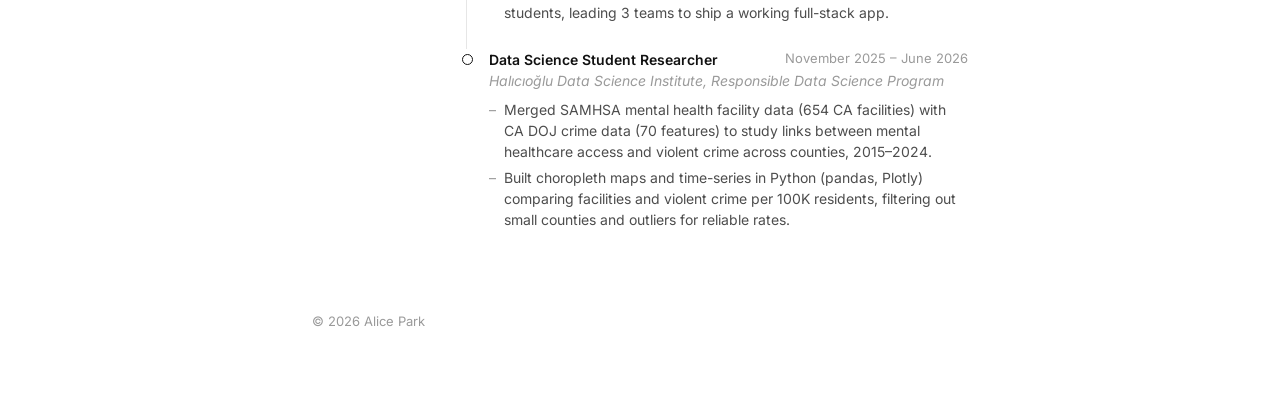
==== commit 05df0565: "minor date issue" ====
--- a/experience.html
+++ b/experience.html
@@ -90,7 +90,7 @@
         <div class="entry reveal" data-tags="community technical">
           <div class="title">CSE SPIS Academic Mentor</div>
           <div class="org">UC San Diego, Department of Computer Science & Engineering</div>
-          <div class="when">October 2025 – June 2026</div>
+          <div class="when">July 2026 – September 2026</div>
           <p>Selected as 1 of 16 mentors to mentor 50+ incoming CSE students, tutoring intro programming and full-stack development over 60+ hours.</p>
           <p>Ran web development walkthrough office hours for mixed-skill students, leading 3 teams to ship a working full-stack app.</p>
         </div>
